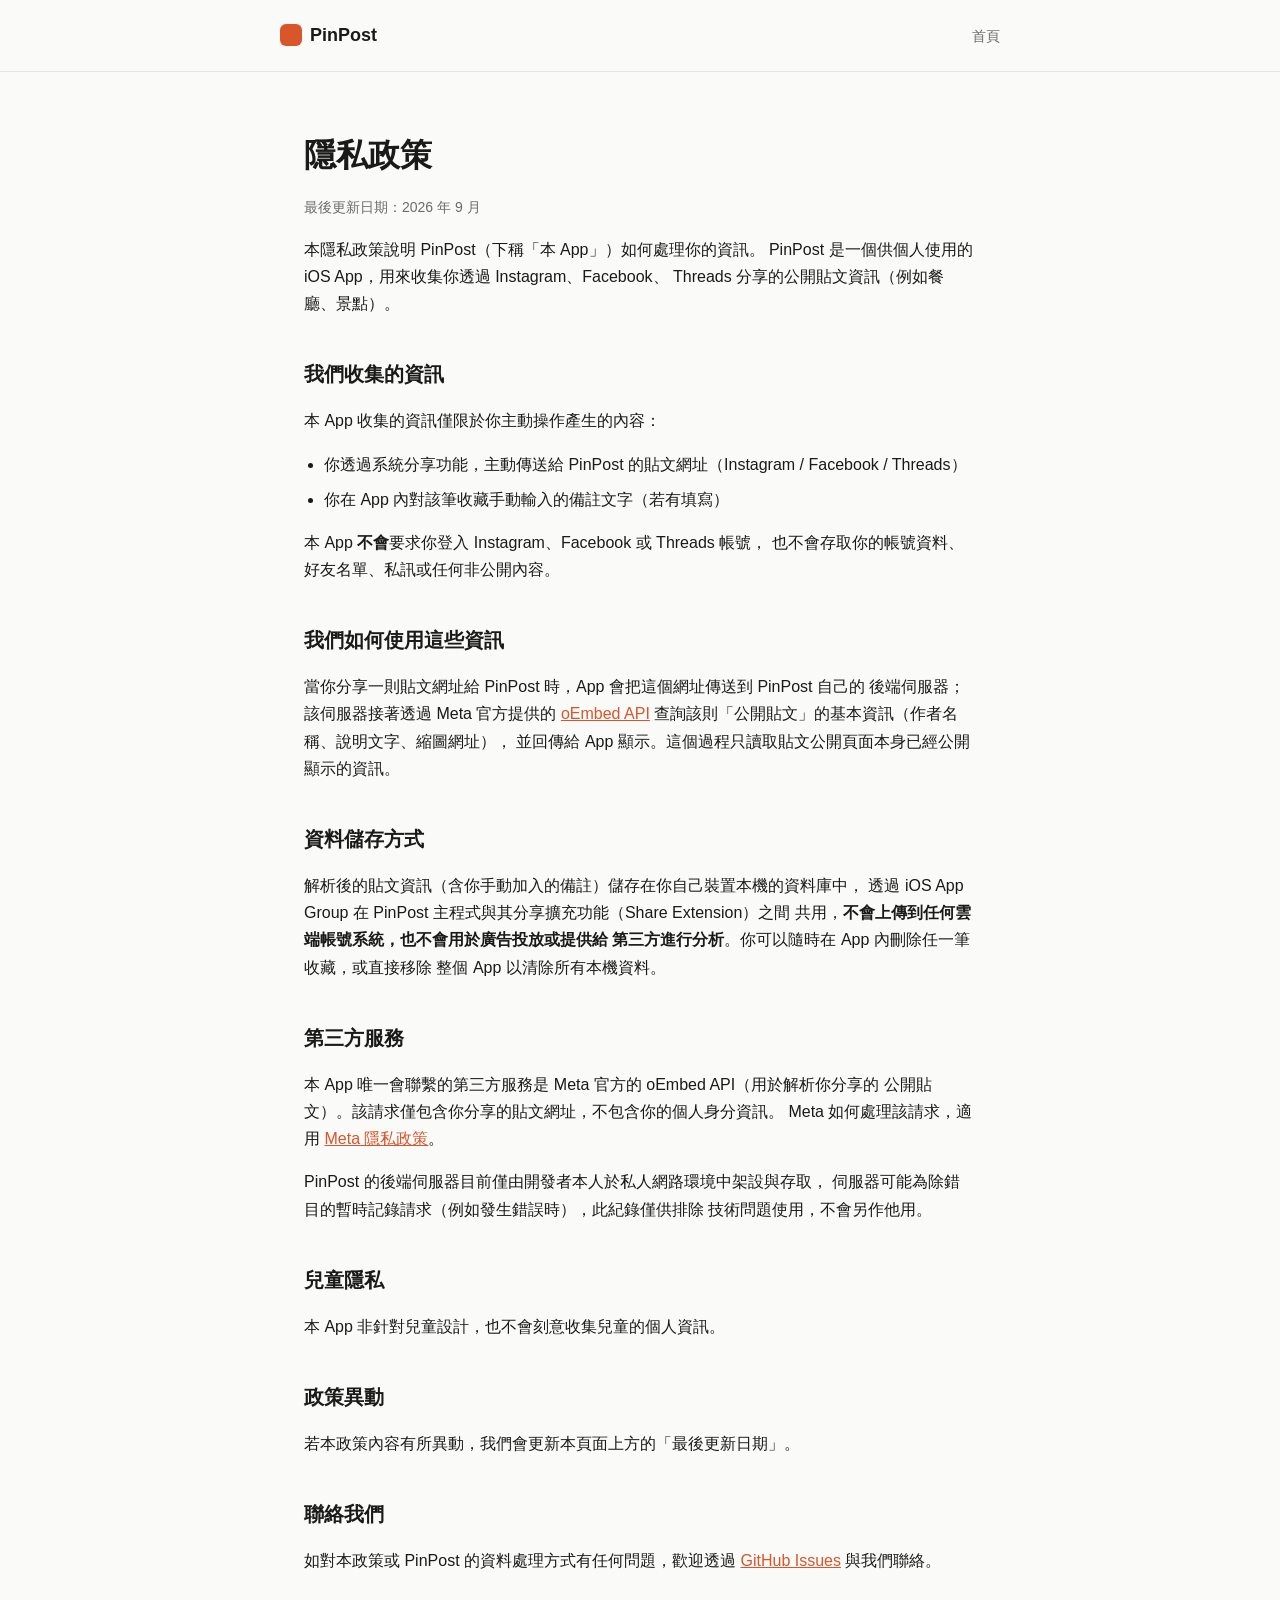
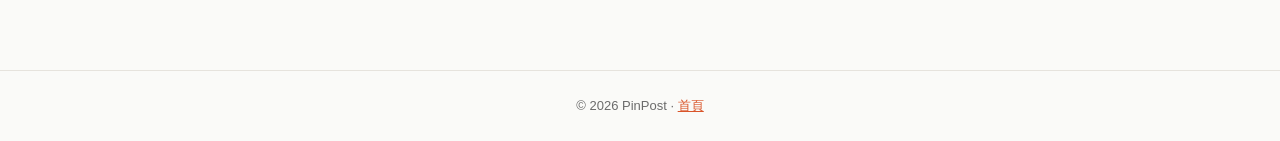
==== privacy.html @ 133c7d56 "Add PinPost landing page and privacy policy Static site for Meta App Review submission (privacy poli" ====
<!DOCTYPE html>
<html lang="zh-Hant">
<head>
  <meta charset="UTF-8" />
  <meta name="viewport" content="width=device-width, initial-scale=1.0" />
  <title>隱私政策 — PinPost</title>
  <link rel="stylesheet" href="style.css" />
</head>
<body>
  <header>
    <nav>
      <a class="brand" href="/">
        <span class="brand-mark"></span>
        PinPost
      </a>
      <div>
        <a class="link" href="/">首頁</a>
      </div>
    </nav>
  </header>

  <main>
    <h1>隱私政策</h1>
    <p class="updated">最後更新日期：2026 年 9 月</p>

    <p>
      本隱私政策說明 PinPost（下稱「本 App」）如何處理你的資訊。
      PinPost 是一個供個人使用的 iOS App，用來收集你透過 Instagram、Facebook、
      Threads 分享的公開貼文資訊（例如餐廳、景點）。
    </p>

    <h2>我們收集的資訊</h2>
    <p>本 App 收集的資訊僅限於你主動操作產生的內容：</p>
    <ul>
      <li>你透過系統分享功能，主動傳送給 PinPost 的貼文網址（Instagram / Facebook / Threads）</li>
      <li>你在 App 內對該筆收藏手動輸入的備註文字（若有填寫）</li>
    </ul>
    <p>
      本 App <strong>不會</strong>要求你登入 Instagram、Facebook 或 Threads 帳號，
      也不會存取你的帳號資料、好友名單、私訊或任何非公開內容。
    </p>

    <h2>我們如何使用這些資訊</h2>
    <p>
      當你分享一則貼文網址給 PinPost 時，App 會把這個網址傳送到 PinPost 自己的
      後端伺服器；該伺服器接著透過 Meta 官方提供的
      <a href="https://developers.facebook.com/docs/features-reference/oembed-read/" target="_blank" rel="noopener">oEmbed API</a>
      查詢該則「公開貼文」的基本資訊（作者名稱、說明文字、縮圖網址），
      並回傳給 App 顯示。這個過程只讀取貼文公開頁面本身已經公開顯示的資訊。
    </p>

    <h2>資料儲存方式</h2>
    <p>
      解析後的貼文資訊（含你手動加入的備註）儲存在你自己裝置本機的資料庫中，
      透過 iOS App Group 在 PinPost 主程式與其分享擴充功能（Share Extension）之間
      共用，<strong>不會上傳到任何雲端帳號系統，也不會用於廣告投放或提供給
      第三方進行分析</strong>。你可以隨時在 App 內刪除任一筆收藏，或直接移除
      整個 App 以清除所有本機資料。
    </p>

    <h2>第三方服務</h2>
    <p>
      本 App 唯一會聯繫的第三方服務是 Meta 官方的 oEmbed API（用於解析你分享的
      公開貼文）。該請求僅包含你分享的貼文網址，不包含你的個人身分資訊。
      Meta 如何處理該請求，適用
      <a href="https://www.facebook.com/privacy/policy/" target="_blank" rel="noopener">Meta 隱私政策</a>。
    </p>
    <p>
      PinPost 的後端伺服器目前僅由開發者本人於私人網路環境中架設與存取，
      伺服器可能為除錯目的暫時記錄請求（例如發生錯誤時），此紀錄僅供排除
      技術問題使用，不會另作他用。
    </p>

    <h2>兒童隱私</h2>
    <p>
      本 App 非針對兒童設計，也不會刻意收集兒童的個人資訊。
    </p>

    <h2>政策異動</h2>
    <p>
      若本政策內容有所異動，我們會更新本頁面上方的「最後更新日期」。
    </p>

    <h2>聯絡我們</h2>
    <p>
      如對本政策或 PinPost 的資料處理方式有任何問題，歡迎透過
      <a href="https://github.com/wei-nan/pinpost-ios/issues" target="_blank" rel="noopener">GitHub Issues</a>
      與我們聯絡。
    </p>
  </main>

  <footer>
    &copy; 2026 PinPost · <a href="/">首頁</a>
  </footer>
</body>
</html>
---- style.css ----
:root {
  --ink: #1a1a1a;
  --muted: #6b6b6b;
  --bg: #fafaf8;
  --accent: #d9552a;
  --border: #e6e3dd;
  --max-width: 720px;
}

* {
  box-sizing: border-box;
}

body {
  margin: 0;
  font-family: -apple-system, BlinkMacSystemFont, "PingFang TC", "Helvetica Neue", Arial, sans-serif;
  color: var(--ink);
  background: var(--bg);
  line-height: 1.7;
}

header {
  border-bottom: 1px solid var(--border);
  padding: 20px 24px;
}

header nav {
  max-width: var(--max-width);
  margin: 0 auto;
  display: flex;
  align-items: center;
  justify-content: space-between;
}

.brand {
  font-weight: 700;
  font-size: 18px;
  text-decoration: none;
  color: var(--ink);
  display: flex;
  align-items: center;
  gap: 8px;
}

.brand-mark {
  width: 22px;
  height: 22px;
  border-radius: 6px;
  background: var(--accent);
  display: inline-block;
}

nav a.link {
  color: var(--muted);
  text-decoration: none;
  font-size: 14px;
  margin-left: 20px;
}

nav a.link:hover {
  color: var(--ink);
}

main {
  max-width: var(--max-width);
  margin: 0 auto;
  padding: 56px 24px 80px;
}

h1 {
  font-size: 32px;
  margin: 0 0 12px;
}

h2 {
  font-size: 20px;
  margin: 40px 0 12px;
}

p.lead {
  font-size: 17px;
  color: var(--muted);
  margin: 0 0 32px;
}

.card-grid {
  display: grid;
  grid-template-columns: repeat(auto-fit, minmax(200px, 1fr));
  gap: 16px;
  margin: 32px 0;
}

.card {
  border: 1px solid var(--border);
  border-radius: 12px;
  padding: 20px;
  background: white;
}

.card h3 {
  margin: 0 0 8px;
  font-size: 15px;
}

.card p {
  margin: 0;
  font-size: 14px;
  color: var(--muted);
}

footer {
  border-top: 1px solid var(--border);
  padding: 24px;
  text-align: center;
  color: var(--muted);
  font-size: 13px;
}

ul {
  padding-left: 20px;
}

li {
  margin-bottom: 8px;
}

.updated {
  color: var(--muted);
  font-size: 14px;
}

a {
  color: var(--accent);
}
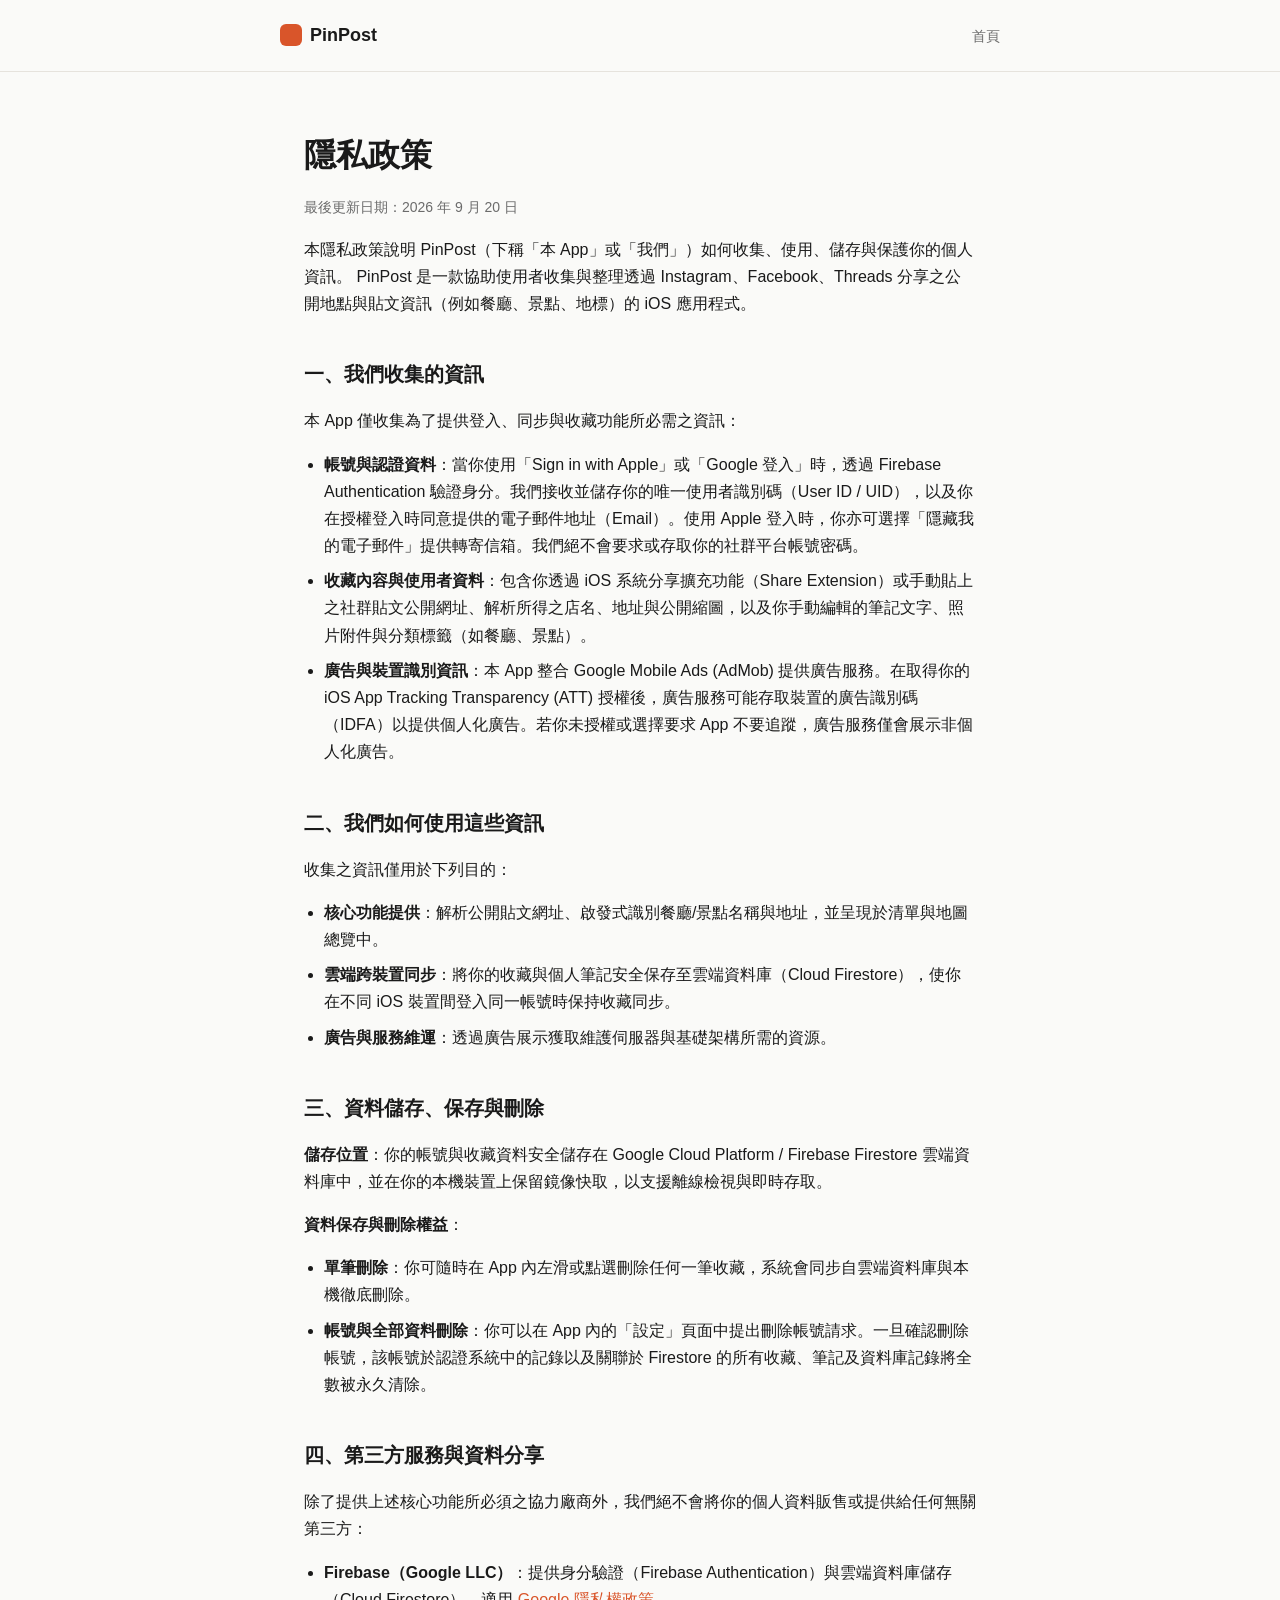
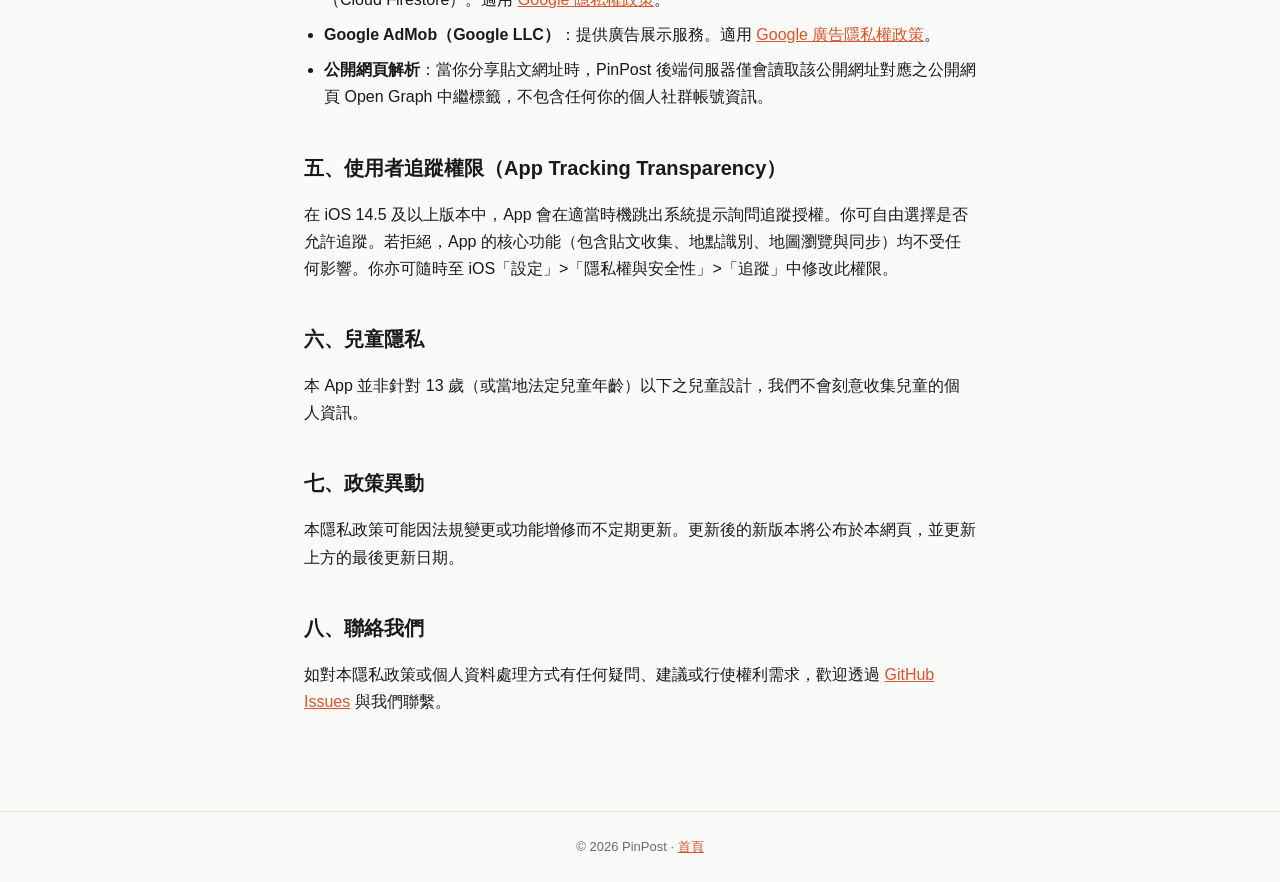
==== commit 126cacf7: "docs: update privacy policy with auth, cloud storage, and ad tracking disclosure" ====
--- a/privacy.html
+++ b/privacy.html
@@ -9,88 +9,98 @@
 <body>
   <header>
     <nav>
-      <a class="brand" href="/">
+      <a class="brand" href="index.html">
         <span class="brand-mark"></span>
         PinPost
       </a>
       <div>
-        <a class="link" href="/">首頁</a>
+        <a class="link" href="index.html">首頁</a>
       </div>
     </nav>
   </header>
 
   <main>
     <h1>隱私政策</h1>
-    <p class="updated">最後更新日期：2026 年 9 月</p>
+    <p class="updated">最後更新日期：2026 年 9 月 20 日</p>
 
     <p>
-      本隱私政策說明 PinPost（下稱「本 App」）如何處理你的資訊。
-      PinPost 是一個供個人使用的 iOS App，用來收集你透過 Instagram、Facebook、
-      Threads 分享的公開貼文資訊（例如餐廳、景點）。
+      本隱私政策說明 PinPost（下稱「本 App」或「我們」）如何收集、使用、儲存與保護你的個人資訊。
+      PinPost 是一款協助使用者收集與整理透過 Instagram、Facebook、Threads 分享之公開地點與貼文資訊（例如餐廳、景點、地標）的 iOS 應用程式。
     </p>
 
-    <h2>我們收集的資訊</h2>
-    <p>本 App 收集的資訊僅限於你主動操作產生的內容：</p>
+    <h2>一、我們收集的資訊</h2>
+    <p>本 App 僅收集為了提供登入、同步與收藏功能所必需之資訊：</p>
     <ul>
-      <li>你透過系統分享功能，主動傳送給 PinPost 的貼文網址（Instagram / Facebook / Threads）</li>
-      <li>你在 App 內對該筆收藏手動輸入的備註文字（若有填寫）</li>
+      <li>
+        <strong>帳號與認證資料</strong>：當你使用「Sign in with Apple」或「Google 登入」時，透過 Firebase Authentication 驗證身分。我們接收並儲存你的唯一使用者識別碼（User ID / UID），以及你在授權登入時同意提供的電子郵件地址（Email）。使用 Apple 登入時，你亦可選擇「隱藏我的電子郵件」提供轉寄信箱。我們絕不會要求或存取你的社群平台帳號密碼。
+      </li>
+      <li>
+        <strong>收藏內容與使用者資料</strong>：包含你透過 iOS 系統分享擴充功能（Share Extension）或手動貼上之社群貼文公開網址、解析所得之店名、地址與公開縮圖，以及你手動編輯的筆記文字、照片附件與分類標籤（如餐廳、景點）。
+      </li>
+      <li>
+        <strong>廣告與裝置識別資訊</strong>：本 App 整合 Google Mobile Ads (AdMob) 提供廣告服務。在取得你的 iOS App Tracking Transparency (ATT) 授權後，廣告服務可能存取裝置的廣告識別碼（IDFA）以提供個人化廣告。若你未授權或選擇要求 App 不要追蹤，廣告服務僅會展示非個人化廣告。
+      </li>
     </ul>
+
+    <h2>二、我們如何使用這些資訊</h2>
+    <p>收集之資訊僅用於下列目的：</p>
+    <ul>
+      <li><strong>核心功能提供</strong>：解析公開貼文網址、啟發式識別餐廳/景點名稱與地址，並呈現於清單與地圖總覽中。</li>
+      <li><strong>雲端跨裝置同步</strong>：將你的收藏與個人筆記安全保存至雲端資料庫（Cloud Firestore），使你在不同 iOS 裝置間登入同一帳號時保持收藏同步。</li>
+      <li><strong>廣告與服務維運</strong>：透過廣告展示獲取維護伺服器與基礎架構所需的資源。</li>
+    </ul>
+
+    <h2>三、資料儲存、保存與刪除</h2>
     <p>
-      本 App <strong>不會</strong>要求你登入 Instagram、Facebook 或 Threads 帳號，
-      也不會存取你的帳號資料、好友名單、私訊或任何非公開內容。
+      <strong>儲存位置</strong>：你的帳號與收藏資料安全儲存在 Google Cloud Platform / Firebase Firestore 雲端資料庫中，並在你的本機裝置上保留鏡像快取，以支援離線檢視與即時存取。
+    </p>
+    <p>
+      <strong>資料保存與刪除權益</strong>：
+    </p>
+    <ul>
+      <li><strong>單筆刪除</strong>：你可隨時在 App 內左滑或點選刪除任何一筆收藏，系統會同步自雲端資料庫與本機徹底刪除。</li>
+      <li><strong>帳號與全部資料刪除</strong>：你可以在 App 內的「設定」頁面中提出刪除帳號請求。一旦確認刪除帳號，該帳號於認證系統中的記錄以及關聯於 Firestore 的所有收藏、筆記及資料庫記錄將全數被永久清除。</li>
+    </ul>
+
+    <h2>四、第三方服務與資料分享</h2>
+    <p>除了提供上述核心功能所必須之協力廠商外，我們絕不會將你的個人資料販售或提供給任何無關第三方：</p>
+    <ul>
+      <li>
+        <strong>Firebase（Google LLC）</strong>：提供身分驗證（Firebase Authentication）與雲端資料庫儲存（Cloud Firestore）。適用 <a href="https://policies.google.com/privacy" target="_blank" rel="noopener">Google 隱私權政策</a>。
+      </li>
+      <li>
+        <strong>Google AdMob（Google LLC）</strong>：提供廣告展示服務。適用 <a href="https://policies.google.com/technologies/ads" target="_blank" rel="noopener">Google 廣告隱私權政策</a>。
+      </li>
+      <li>
+        <strong>公開網頁解析</strong>：當你分享貼文網址時，PinPost 後端伺服器僅會讀取該公開網址對應之公開網頁 Open Graph 中繼標籤，不包含任何你的個人社群帳號資訊。
+      </li>
+    </ul>
+
+    <h2>五、使用者追蹤權限（App Tracking Transparency）</h2>
+    <p>
+      在 iOS 14.5 及以上版本中，App 會在適當時機跳出系統提示詢問追蹤授權。你可自由選擇是否允許追蹤。若拒絕，App 的核心功能（包含貼文收集、地點識別、地圖瀏覽與同步）均不受任何影響。你亦可隨時至 iOS「設定」>「隱私權與安全性」>「追蹤」中修改此權限。
     </p>
 
-    <h2>我們如何使用這些資訊</h2>
+    <h2>六、兒童隱私</h2>
     <p>
-      當你分享一則貼文網址給 PinPost 時，App 會把這個網址傳送到 PinPost 自己的
-      後端伺服器；該伺服器接著透過 Meta 官方提供的
-      <a href="https://developers.facebook.com/docs/features-reference/oembed-read/" target="_blank" rel="noopener">oEmbed API</a>
-      查詢該則「公開貼文」的基本資訊（作者名稱、說明文字、縮圖網址），
-      並回傳給 App 顯示。這個過程只讀取貼文公開頁面本身已經公開顯示的資訊。
+      本 App 並非針對 13 歲（或當地法定兒童年齡）以下之兒童設計，我們不會刻意收集兒童的個人資訊。
     </p>
 
-    <h2>資料儲存方式</h2>
+    <h2>七、政策異動</h2>
     <p>
-      解析後的貼文資訊（含你手動加入的備註）儲存在你自己裝置本機的資料庫中，
-      透過 iOS App Group 在 PinPost 主程式與其分享擴充功能（Share Extension）之間
-      共用，<strong>不會上傳到任何雲端帳號系統，也不會用於廣告投放或提供給
-      第三方進行分析</strong>。你可以隨時在 App 內刪除任一筆收藏，或直接移除
-      整個 App 以清除所有本機資料。
+      本隱私政策可能因法規變更或功能增修而不定期更新。更新後的新版本將公布於本網頁，並更新上方的最後更新日期。
     </p>
 
-    <h2>第三方服務</h2>
+    <h2>八、聯絡我們</h2>
     <p>
-      本 App 唯一會聯繫的第三方服務是 Meta 官方的 oEmbed API（用於解析你分享的
-      公開貼文）。該請求僅包含你分享的貼文網址，不包含你的個人身分資訊。
-      Meta 如何處理該請求，適用
-      <a href="https://www.facebook.com/privacy/policy/" target="_blank" rel="noopener">Meta 隱私政策</a>。
-    </p>
-    <p>
-      PinPost 的後端伺服器目前僅由開發者本人於私人網路環境中架設與存取，
-      伺服器可能為除錯目的暫時記錄請求（例如發生錯誤時），此紀錄僅供排除
-      技術問題使用，不會另作他用。
-    </p>
-
-    <h2>兒童隱私</h2>
-    <p>
-      本 App 非針對兒童設計，也不會刻意收集兒童的個人資訊。
-    </p>
-
-    <h2>政策異動</h2>
-    <p>
-      若本政策內容有所異動，我們會更新本頁面上方的「最後更新日期」。
-    </p>
-
-    <h2>聯絡我們</h2>
-    <p>
-      如對本政策或 PinPost 的資料處理方式有任何問題，歡迎透過
+      如對本隱私政策或個人資料處理方式有任何疑問、建議或行使權利需求，歡迎透過
       <a href="https://github.com/wei-nan/pinpost-ios/issues" target="_blank" rel="noopener">GitHub Issues</a>
-      與我們聯絡。
+      與我們聯繫。
     </p>
   </main>
 
   <footer>
-    &copy; 2026 PinPost · <a href="/">首頁</a>
+    &copy; 2026 PinPost · <a href="index.html">首頁</a>
   </footer>
 </body>
 </html>
